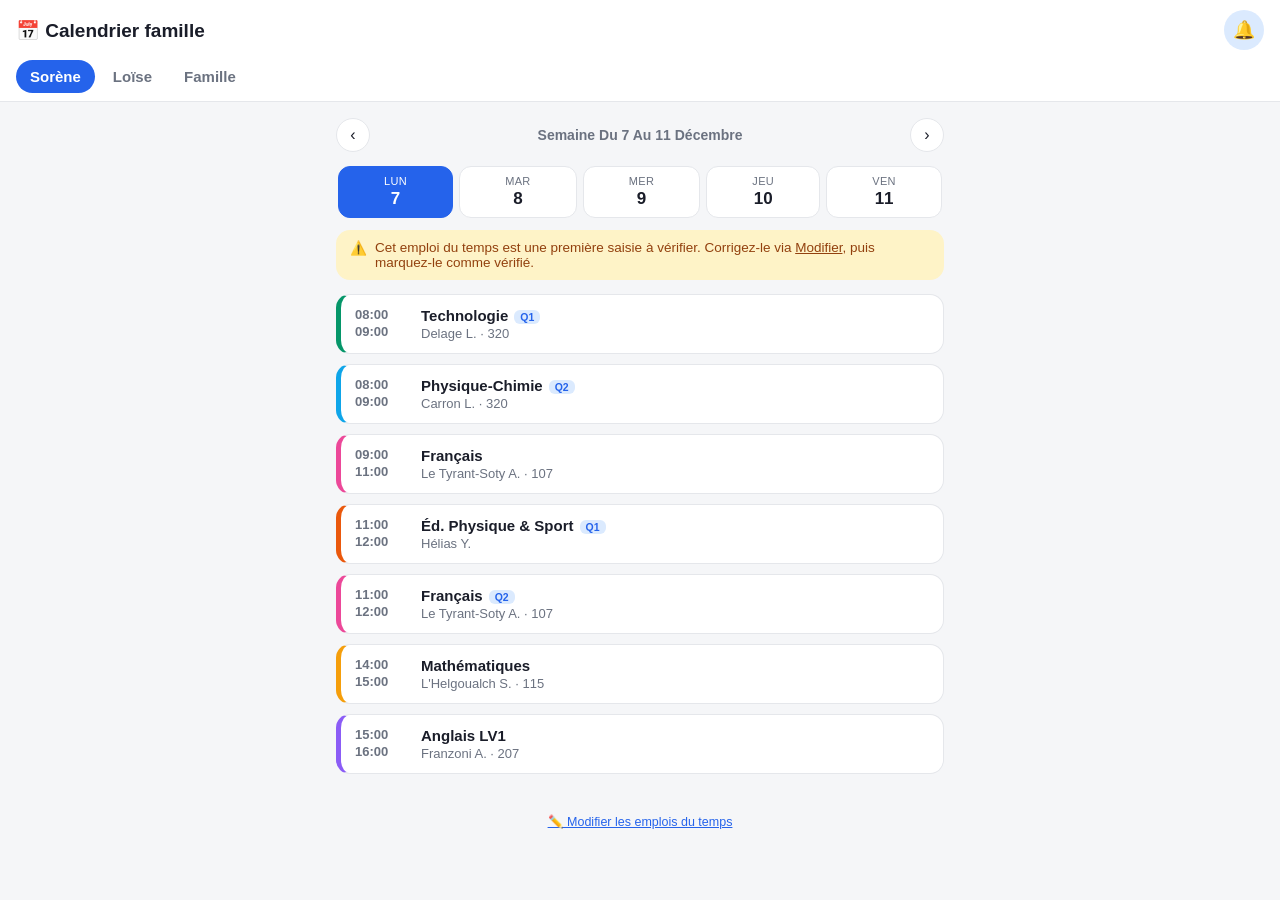
==== index.html @ 86bf06cb "Add family calendar site: schedules for Sorène and Loïse, FTP-ready Static site (no backend) with mo" ====
<!doctype html>
<html lang="fr">
<head>
<meta charset="utf-8" />
<meta name="viewport" content="width=device-width, initial-scale=1, viewport-fit=cover" />
<title>Calendrier famille</title>
<meta name="theme-color" content="#2563eb" />
<link rel="manifest" href="manifest.json" />
<link rel="apple-touch-icon" href="icons/apple-touch-icon.png" />
<link rel="icon" href="icons/icon-192.png" />
<meta name="apple-mobile-web-app-capable" content="yes" />
<meta name="apple-mobile-web-app-status-bar-style" content="default" />
<meta name="apple-mobile-web-app-title" content="Calendrier" />
<link rel="stylesheet" href="css/style.css" />
</head>
<body>

<header class="topbar">
  <div class="topbar-row">
    <h1>📅 Calendrier famille</h1>
    <button id="subscribeBtn" class="icon-btn" title="Activer les notifications">🔔</button>
  </div>
  <nav class="tabs" id="tabs">
    <button data-tab="soren" class="active">Sorène</button>
    <button data-tab="loise">Loïse</button>
    <button data-tab="famille">Famille</button>
  </nav>
</header>

<main id="main">
  <div class="empty-state">Chargement…</div>
</main>

<footer class="app-footer">
  <a href="edit.html">✏️ Modifier les emplois du temps</a>
</footer>

<script src="js/colors.js"></script>
<script src="js/dates.js"></script>
<script src="js/holidays.js"></script>
<script src="js/push.js"></script>
<script src="js/app.js"></script>
</body>
</html>
---- css/style.css ----
:root {
  --bg: #f5f6f8;
  --surface: #ffffff;
  --text: #1a1d29;
  --text-muted: #6b7280;
  --border: #e5e7eb;
  --accent: #2563eb;
  --accent-soft: #dbeafe;
  --danger: #dc2626;
  --warning-bg: #fef3c7;
  --warning-text: #92400e;
  --radius: 14px;
  --safe-bottom: env(safe-area-inset-bottom, 0px);
}

@media (prefers-color-scheme: dark) {
  :root {
    --bg: #101218;
    --surface: #1a1d29;
    --text: #f3f4f6;
    --text-muted: #9ca3af;
    --border: #2b2f3d;
    --accent-soft: #1e3a5f;
    --warning-bg: #4b3a12;
    --warning-text: #fde68a;
  }
}

* { box-sizing: border-box; }

html, body {
  margin: 0;
  padding: 0;
  background: var(--bg);
  color: var(--text);
  font-family: -apple-system, BlinkMacSystemFont, "Segoe UI", Roboto, Helvetica, Arial, sans-serif;
  -webkit-tap-highlight-color: transparent;
}

body {
  padding-bottom: calc(24px + var(--safe-bottom));
}

a { color: var(--accent); }

header.topbar {
  position: sticky;
  top: 0;
  z-index: 20;
  background: var(--surface);
  border-bottom: 1px solid var(--border);
  padding: env(safe-area-inset-top, 0px) 16px 0 16px;
}

.topbar-row {
  display: flex;
  align-items: center;
  justify-content: space-between;
  padding: 10px 0;
}

.topbar-row h1 {
  font-size: 19px;
  margin: 0;
  font-weight: 700;
}

.icon-btn {
  border: none;
  background: var(--accent-soft);
  color: var(--accent);
  width: 40px;
  height: 40px;
  border-radius: 50%;
  font-size: 18px;
  display: flex;
  align-items: center;
  justify-content: center;
  cursor: pointer;
}
.icon-btn:active { transform: scale(0.94); }
.icon-btn.subscribed { background: #dcfce7; color: #16a34a; }

nav.tabs {
  display: flex;
  gap: 4px;
  overflow-x: auto;
  padding-bottom: 8px;
}

nav.tabs button {
  border: none;
  background: transparent;
  color: var(--text-muted);
  font-size: 15px;
  font-weight: 600;
  padding: 8px 14px;
  border-radius: 999px;
  white-space: nowrap;
  cursor: pointer;
}

nav.tabs button.active {
  background: var(--accent);
  color: #fff;
}

main {
  max-width: 640px;
  margin: 0 auto;
  padding: 16px;
}

.week-nav {
  display: flex;
  align-items: center;
  justify-content: space-between;
  margin-bottom: 12px;
}

.week-nav .label {
  font-weight: 600;
  font-size: 14px;
  color: var(--text-muted);
  text-transform: capitalize;
}

.week-nav button {
  border: none;
  background: var(--surface);
  border: 1px solid var(--border);
  width: 34px;
  height: 34px;
  border-radius: 50%;
  font-size: 16px;
  cursor: pointer;
  color: var(--text);
}

.day-selector {
  display: flex;
  gap: 6px;
  overflow-x: auto;
  padding: 2px 2px 12px 2px;
  scroll-snap-type: x proximity;
}

.day-chip {
  flex: 1 0 auto;
  min-width: 56px;
  scroll-snap-align: start;
  border: 1px solid var(--border);
  background: var(--surface);
  border-radius: 12px;
  padding: 8px 4px;
  text-align: center;
  cursor: pointer;
  color: var(--text);
}

.day-chip .dow {
  display: block;
  font-size: 11px;
  text-transform: uppercase;
  color: var(--text-muted);
  letter-spacing: 0.03em;
}

.day-chip .num {
  display: block;
  font-size: 17px;
  font-weight: 700;
  margin-top: 2px;
}

.day-chip.today { border-color: var(--accent); }
.day-chip.selected { background: var(--accent); border-color: var(--accent); }
.day-chip.selected .dow, .day-chip.selected .num { color: #fff; }
.day-chip.off .num { color: var(--text-muted); }

.banner {
  background: var(--warning-bg);
  color: var(--warning-text);
  padding: 10px 14px;
  border-radius: var(--radius);
  font-size: 13.5px;
  margin-bottom: 14px;
  display: flex;
  gap: 8px;
  align-items: flex-start;
}

.banner a { color: inherit; text-decoration: underline; }

.vacances-banner {
  background: var(--accent-soft);
  color: var(--accent);
  padding: 14px;
  border-radius: var(--radius);
  text-align: center;
  font-weight: 600;
  margin-bottom: 14px;
}

.agenda-list {
  display: flex;
  flex-direction: column;
  gap: 10px;
}

.slot-card {
  background: var(--surface);
  border-radius: var(--radius);
  padding: 12px 14px;
  display: flex;
  gap: 12px;
  border: 1px solid var(--border);
  border-left: 5px solid var(--card-color, var(--accent));
}

.slot-time {
  min-width: 54px;
  font-size: 13px;
  font-weight: 700;
  color: var(--text-muted);
  line-height: 1.3;
}

.slot-info { flex: 1; min-width: 0; }

.slot-subject {
  font-weight: 700;
  font-size: 15px;
  margin: 0 0 2px 0;
}

.slot-meta {
  font-size: 13px;
  color: var(--text-muted);
  margin: 0;
}

.slot-group {
  display: inline-block;
  font-size: 10.5px;
  font-weight: 700;
  background: var(--accent-soft);
  color: var(--accent);
  border-radius: 6px;
  padding: 1px 6px;
  margin-left: 6px;
  vertical-align: middle;
}

.slot-card.added { border-left-color: #16a34a; }
.slot-card.added .slot-subject::after {
  content: " • modifié";
  font-size: 11px;
  font-weight: 600;
  color: #16a34a;
}

.empty-state {
  text-align: center;
  color: var(--text-muted);
  padding: 40px 12px;
  font-size: 14px;
}

.event-card {
  background: var(--surface);
  border: 1px solid var(--border);
  border-radius: var(--radius);
  padding: 12px 14px;
}

.event-date {
  font-size: 12px;
  font-weight: 700;
  color: var(--accent);
  text-transform: capitalize;
  margin-bottom: 4px;
}

.event-title { font-weight: 600; font-size: 15px; }
.event-sub { font-size: 13px; color: var(--text-muted); }

.section-title {
  font-size: 13px;
  font-weight: 700;
  text-transform: uppercase;
  letter-spacing: 0.03em;
  color: var(--text-muted);
  margin: 20px 0 8px 2px;
}

footer.app-footer {
  text-align: center;
  font-size: 12.5px;
  color: var(--text-muted);
  padding: 24px 16px 8px;
}

/* Editor page */
.field {
  margin-bottom: 14px;
}
.field label {
  display: block;
  font-size: 13px;
  font-weight: 600;
  margin-bottom: 4px;
  color: var(--text-muted);
}
.field input, .field select, .field textarea {
  width: 100%;
  padding: 10px 12px;
  border-radius: 10px;
  border: 1px solid var(--border);
  background: var(--surface);
  color: var(--text);
  font-size: 15px;
}
.row-2 { display: grid; grid-template-columns: 1fr 1fr; gap: 10px; }
.btn {
  display: inline-flex;
  align-items: center;
  justify-content: center;
  gap: 6px;
  border: none;
  border-radius: 10px;
  padding: 12px 18px;
  font-size: 15px;
  font-weight: 600;
  cursor: pointer;
}
.btn-primary { background: var(--accent); color: #fff; }
.btn-secondary { background: var(--surface); color: var(--text); border: 1px solid var(--border); }
.btn-danger { background: #fee2e2; color: var(--danger); }
.btn-block { width: 100%; }
.list-item {
  display: flex;
  justify-content: space-between;
  align-items: center;
  background: var(--surface);
  border: 1px solid var(--border);
  border-radius: 12px;
  padding: 10px 12px;
  margin-bottom: 8px;
}
.list-item-actions { display: flex; gap: 6px; }
.list-item-actions button {
  border: none;
  background: var(--bg);
  border-radius: 8px;
  width: 32px;
  height: 32px;
  cursor: pointer;
}
.tag-verified {
  display: inline-flex;
  align-items: center;
  gap: 6px;
  font-size: 13px;
  font-weight: 600;
  color: #16a34a;
  background: #dcfce7;
  padding: 6px 10px;
  border-radius: 999px;
}
.tag-unverified {
  color: var(--warning-text);
  background: var(--warning-bg);
}
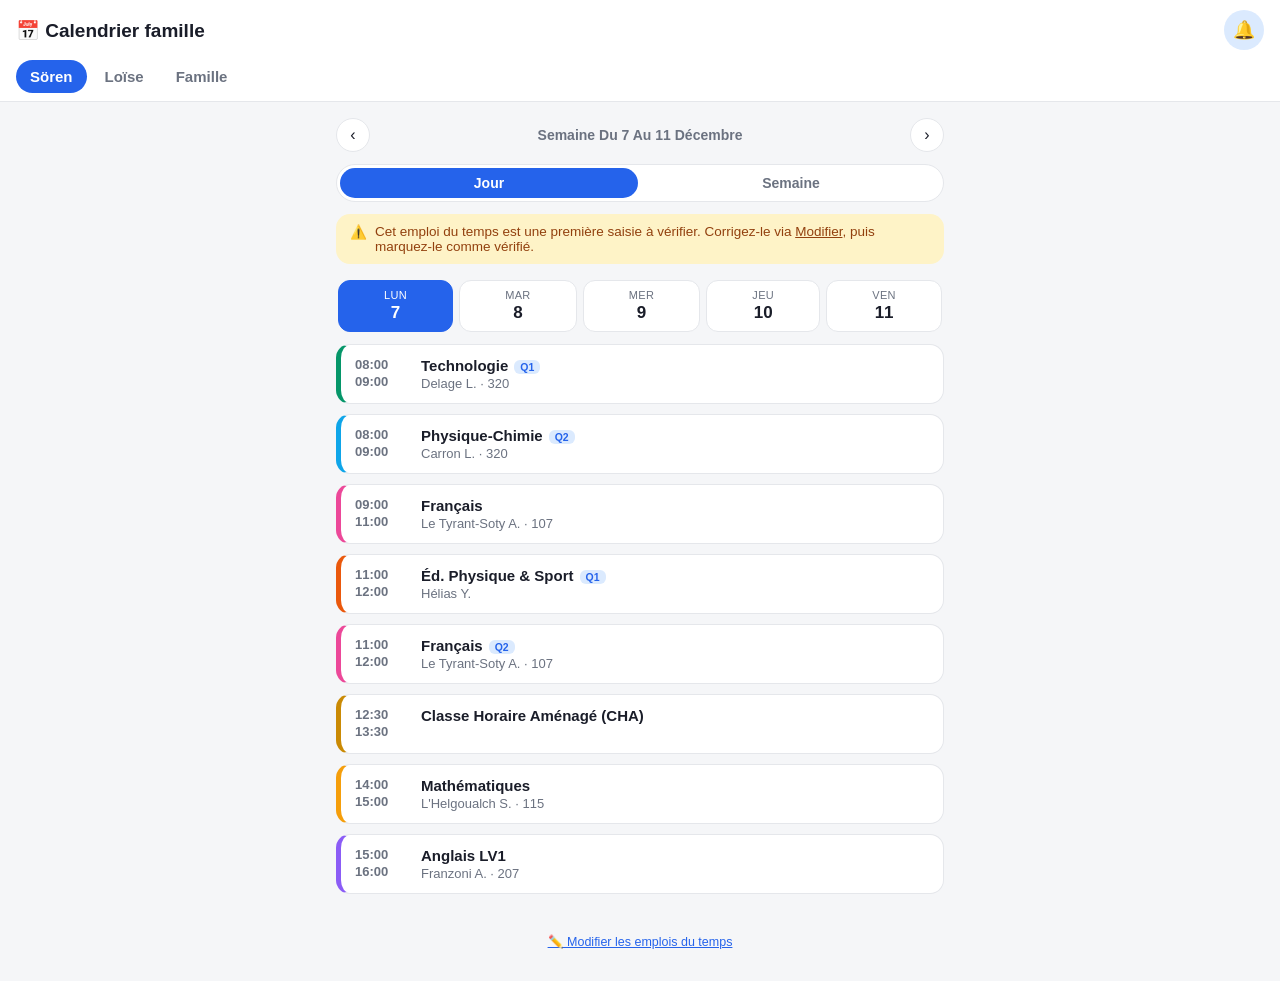
==== commit 513822f0: "Correct Sören spelling, add weekly view, and add extracurricular activities - Fix "Sorène" -> "Sören" ====
--- a/index.html
+++ b/index.html
@@ -21,7 +21,7 @@
     <button id="subscribeBtn" class="icon-btn" title="Activer les notifications">🔔</button>
   </div>
   <nav class="tabs" id="tabs">
-    <button data-tab="soren" class="active">Sorène</button>
+    <button data-tab="soren" class="active">Sören</button>
     <button data-tab="loise">Loïse</button>
     <button data-tab="famille">Famille</button>
   </nav>
--- a/css/style.css
+++ b/css/style.css
@@ -137,6 +137,93 @@
   color: var(--text);
 }
 
+.view-toggle {
+  display: flex;
+  gap: 4px;
+  background: var(--surface);
+  border: 1px solid var(--border);
+  border-radius: 999px;
+  padding: 3px;
+  margin-bottom: 12px;
+}
+
+.view-toggle button {
+  flex: 1;
+  border: none;
+  background: transparent;
+  color: var(--text-muted);
+  font-size: 14px;
+  font-weight: 600;
+  padding: 7px 0;
+  border-radius: 999px;
+  cursor: pointer;
+}
+
+.view-toggle button.active {
+  background: var(--accent);
+  color: #fff;
+}
+
+.week-day {
+  margin-bottom: 18px;
+}
+
+.week-day-header {
+  display: flex;
+  align-items: baseline;
+  justify-content: space-between;
+  font-size: 14px;
+  font-weight: 700;
+  text-transform: capitalize;
+  color: var(--text);
+  padding: 4px 2px;
+  border-bottom: 1px solid var(--border);
+  margin-bottom: 8px;
+}
+
+.week-day-header.today { color: var(--accent); }
+
+.today-badge {
+  font-size: 10.5px;
+  font-weight: 700;
+  text-transform: uppercase;
+  background: var(--accent-soft);
+  color: var(--accent);
+  padding: 2px 8px;
+  border-radius: 999px;
+}
+
+.week-day-note {
+  font-size: 13.5px;
+  color: var(--text);
+  background: var(--accent-soft);
+  border-radius: 10px;
+  padding: 8px 12px;
+}
+
+.week-day-note.muted {
+  background: transparent;
+  color: var(--text-muted);
+  padding: 4px 12px;
+}
+
+.agenda-list.compact .slot-card {
+  padding: 8px 12px;
+}
+
+.agenda-list.compact .slot-time {
+  min-width: 44px;
+  font-size: 12px;
+}
+
+.agenda-list.compact .slot-subject {
+  font-size: 13.5px;
+}
+
+.agenda-list.compact .slot-meta {
+  font-size: 12px;
+}
+
 .day-selector {
   display: flex;
   gap: 6px;
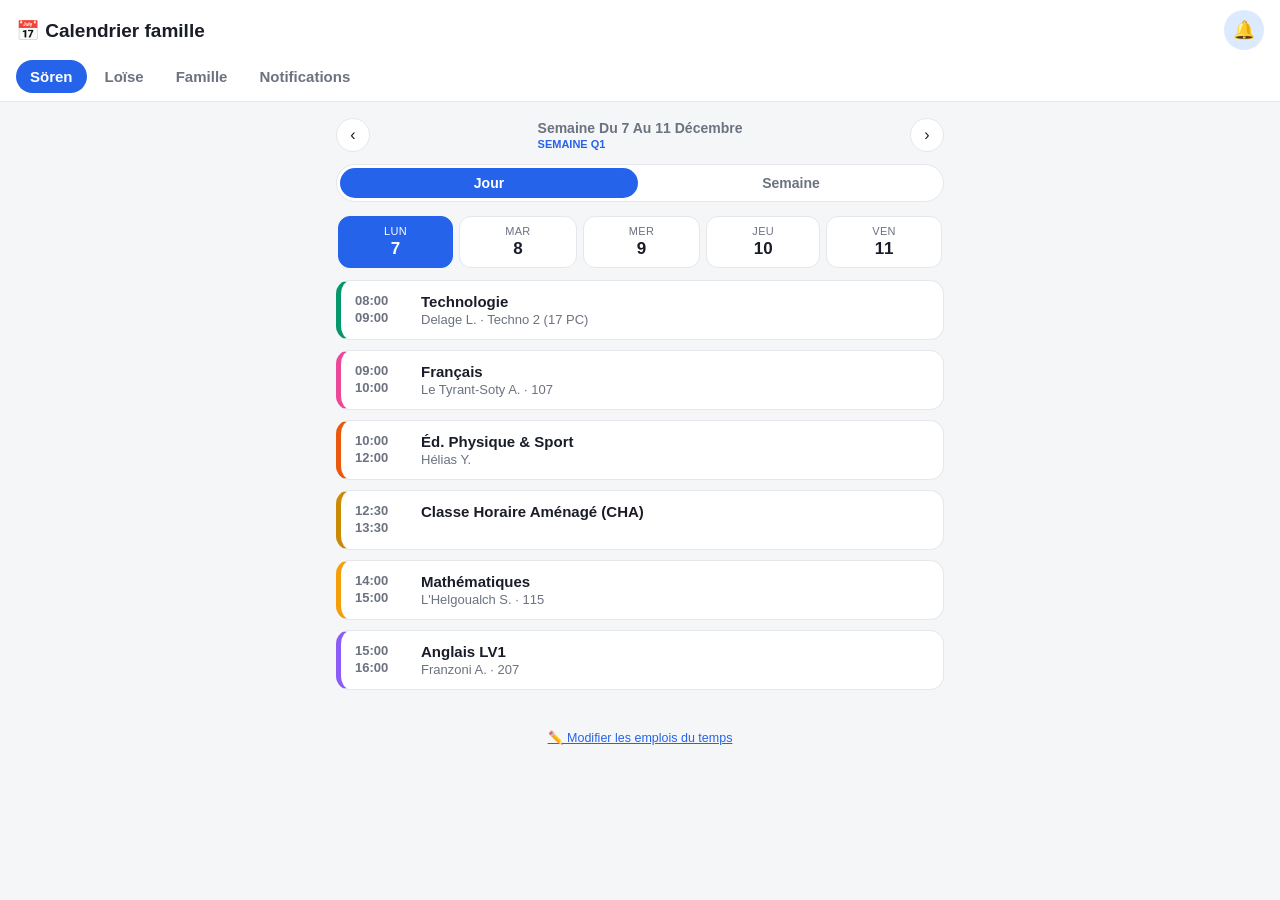
==== commit f489e4ac: "Add Pronote notifications, evaluations highlighting, and grade averages scripts/fetch_devoirs.py now" ====
--- a/index.html
+++ b/index.html
@@ -24,6 +24,7 @@
     <button data-tab="soren" class="active">Sören</button>
     <button data-tab="loise">Loïse</button>
     <button data-tab="famille">Famille</button>
+    <button data-tab="notifications">Notifications<span class="tab-badge" id="notifBadge" hidden></span></button>
   </nav>
 </header>
 
--- a/css/style.css
+++ b/css/style.css
@@ -125,6 +125,15 @@
   text-transform: capitalize;
 }
 
+.week-parity-badge {
+  display: block;
+  font-size: 11px;
+  font-weight: 700;
+  text-transform: uppercase;
+  color: var(--accent);
+  margin-top: 2px;
+}
+
 .week-nav button {
   border: none;
   background: var(--surface);
@@ -347,6 +356,156 @@
   color: #16a34a;
 }
 
+.slot-card.now {
+  background: rgba(220, 38, 38, 0.09);
+  box-shadow: 0 0 0 2px var(--danger);
+  position: relative;
+}
+
+.slot-card.now .slot-time {
+  color: var(--danger);
+}
+
+.now-badge {
+  display: inline-flex;
+  align-items: center;
+  gap: 4px;
+  font-size: 10.5px;
+  font-weight: 700;
+  text-transform: uppercase;
+  letter-spacing: 0.02em;
+  background: var(--danger);
+  color: #fff;
+  border-radius: 999px;
+  padding: 2px 8px;
+  margin-left: 6px;
+  vertical-align: middle;
+}
+
+.now-badge::before {
+  content: "";
+  width: 6px;
+  height: 6px;
+  border-radius: 50%;
+  background: #fff;
+  animation: now-pulse 1.4s ease-in-out infinite;
+}
+
+@keyframes now-pulse {
+  0%, 100% { opacity: 1; }
+  50% { opacity: 0.25; }
+}
+
+.homework-card {
+  background: var(--surface);
+  border: 1px solid var(--border);
+  border-left: 5px solid var(--card-color, var(--accent));
+  border-radius: var(--radius);
+  padding: 12px 14px;
+  display: flex;
+  gap: 12px;
+  align-items: flex-start;
+  transition: background 0.3s ease, border-color 0.3s ease;
+}
+
+.hw-body {
+  flex: 1;
+  min-width: 0;
+}
+
+.homework-subject {
+  font-weight: 700;
+  font-size: 14px;
+  margin: 0 0 4px 0;
+  transition: opacity 0.3s ease;
+}
+
+.homework-desc {
+  font-size: 13.5px;
+  color: var(--text-muted);
+  margin: 0;
+  white-space: pre-wrap;
+  transition: opacity 0.3s ease;
+}
+
+.homework-card.done {
+  background: rgba(22, 163, 74, 0.08);
+  border-left-color: #16a34a;
+}
+
+.homework-card.done .homework-subject,
+.homework-card.done .homework-desc {
+  text-decoration: line-through;
+  text-decoration-color: rgba(22, 163, 74, 0.55);
+  opacity: 0.6;
+}
+
+.hw-check {
+  flex: 0 0 auto;
+  width: 26px;
+  height: 26px;
+  margin-top: 1px;
+  border-radius: 50%;
+  border: 2px solid var(--border);
+  background: var(--surface);
+  color: transparent;
+  cursor: pointer;
+  padding: 0;
+  display: flex;
+  align-items: center;
+  justify-content: center;
+  position: relative;
+  transition: background 0.2s ease, border-color 0.2s ease, transform 0.15s ease, color 0.15s ease;
+}
+
+.hw-check:active {
+  transform: scale(0.86);
+}
+
+.hw-check svg {
+  width: 15px;
+  height: 15px;
+}
+
+.hw-check.checked {
+  background: #16a34a;
+  border-color: #16a34a;
+  color: #fff;
+}
+
+.hw-check.pop {
+  animation: hw-check-pop 0.45s ease;
+}
+
+.hw-check.pop::after {
+  content: "";
+  position: absolute;
+  inset: -6px;
+  border-radius: 50%;
+  border: 2px solid #16a34a;
+  animation: hw-ring 0.5s ease-out forwards;
+  pointer-events: none;
+}
+
+@keyframes hw-check-pop {
+  0% { transform: scale(1); }
+  35% { transform: scale(1.35); }
+  60% { transform: scale(0.9); }
+  100% { transform: scale(1); }
+}
+
+@keyframes hw-ring {
+  0% { transform: scale(0.6); opacity: 0.9; }
+  100% { transform: scale(1.9); opacity: 0; }
+}
+
+@media (prefers-reduced-motion: reduce) {
+  .hw-check.pop,
+  .hw-check.pop::after {
+    animation: none;
+  }
+}
+
 .empty-state {
   text-align: center;
   color: var(--text-muted);
@@ -459,3 +618,214 @@
   color: var(--warning-text);
   background: var(--warning-bg);
 }
+
+.ios-install-banner {
+  position: fixed;
+  left: 12px;
+  right: 12px;
+  bottom: calc(12px + var(--safe-bottom));
+  z-index: 30;
+  display: flex;
+  align-items: center;
+  gap: 10px;
+  background: var(--text);
+  color: var(--bg);
+  border-radius: 14px;
+  padding: 12px 14px;
+  font-size: 13.5px;
+  line-height: 1.4;
+  box-shadow: 0 8px 24px rgba(0, 0, 0, 0.25);
+}
+
+.ios-install-banner strong {
+  color: var(--accent);
+}
+
+.ios-install-close {
+  flex: 0 0 auto;
+  border: none;
+  background: rgba(128, 128, 128, 0.25);
+  color: inherit;
+  width: 26px;
+  height: 26px;
+  border-radius: 50%;
+  cursor: pointer;
+  font-size: 13px;
+}
+
+/* Onglet Notifications */
+.tab-badge {
+  display: inline-flex;
+  align-items: center;
+  justify-content: center;
+  min-width: 16px;
+  height: 16px;
+  padding: 0 4px;
+  border-radius: 999px;
+  background: #ef4444;
+  color: #fff;
+  font-size: 10px;
+  font-weight: 800;
+  margin-left: 5px;
+  vertical-align: middle;
+}
+
+.tab-badge[hidden] {
+  display: none;
+}
+
+nav.tabs button.active .tab-badge {
+  background: #fff;
+  color: #ef4444;
+}
+
+.notif-card {
+  background: var(--surface);
+  border: 1px solid var(--border);
+  border-radius: var(--radius);
+  padding: 12px 14px;
+}
+
+.notif-card.unseen {
+  border-color: var(--accent);
+}
+
+.notif-date {
+  display: flex;
+  align-items: center;
+  gap: 6px;
+  font-size: 12px;
+  font-weight: 700;
+  color: var(--accent);
+  text-transform: capitalize;
+  margin-bottom: 4px;
+}
+
+.notif-new-dot {
+  width: 7px;
+  height: 7px;
+  border-radius: 50%;
+  background: #ef4444;
+}
+
+.notif-title {
+  font-weight: 700;
+  font-size: 14.5px;
+  margin: 0 0 4px 0;
+}
+
+.notif-content {
+  font-size: 13.5px;
+  color: var(--text-muted);
+  margin: 0 0 4px 0;
+  white-space: pre-wrap;
+}
+
+.notif-author {
+  font-size: 12px;
+  color: var(--text-muted);
+  margin: 0;
+  font-style: italic;
+}
+
+/* Évaluations : mise en évidence orange */
+.slot-card.eval {
+  box-shadow: 0 0 0 2px #ea580c;
+  background: rgba(234, 88, 12, 0.07);
+}
+
+.eval-badge {
+  display: inline-block;
+  font-size: 10.5px;
+  font-weight: 700;
+  text-transform: uppercase;
+  background: #ea580c;
+  color: #fff;
+  border-radius: 999px;
+  padding: 1px 8px;
+  margin-left: 6px;
+  vertical-align: middle;
+}
+
+.day-chip.has-eval .dow {
+  color: #ea580c;
+  font-weight: 800;
+}
+
+.day-chip.selected.has-eval .dow {
+  color: #fed7aa;
+}
+
+.week-day-header.has-eval {
+  color: #ea580c;
+}
+
+/* Moyennes */
+.donut-wrap {
+  position: relative;
+  width: 140px;
+  height: 140px;
+  margin: 8px auto 16px;
+}
+
+.donut {
+  width: 100%;
+  height: 100%;
+  transform: rotate(-90deg);
+}
+
+.donut-bg {
+  fill: none;
+  stroke: var(--border);
+  stroke-width: 10;
+}
+
+.donut-fg {
+  fill: none;
+  stroke: var(--accent);
+  stroke-width: 10;
+  stroke-linecap: round;
+  transition: stroke-dasharray 0.6s ease;
+}
+
+.donut-label {
+  position: absolute;
+  inset: 0;
+  display: flex;
+  align-items: center;
+  justify-content: center;
+  font-size: 22px;
+  font-weight: 800;
+  color: var(--text);
+}
+
+.donut-label span {
+  font-size: 12px;
+  font-weight: 600;
+  color: var(--text-muted);
+  margin-left: 2px;
+}
+
+.moyenne-card {
+  background: var(--surface);
+  border: 1px solid var(--border);
+  border-left: 5px solid var(--card-color, var(--accent));
+  border-radius: var(--radius);
+  padding: 10px 14px;
+}
+
+.moyenne-subject {
+  font-weight: 700;
+  font-size: 14px;
+  margin: 0 0 2px 0;
+}
+
+.moyenne-values {
+  font-size: 13.5px;
+  color: var(--text-muted);
+  margin: 0;
+}
+
+.moyenne-class {
+  color: var(--text-muted);
+}
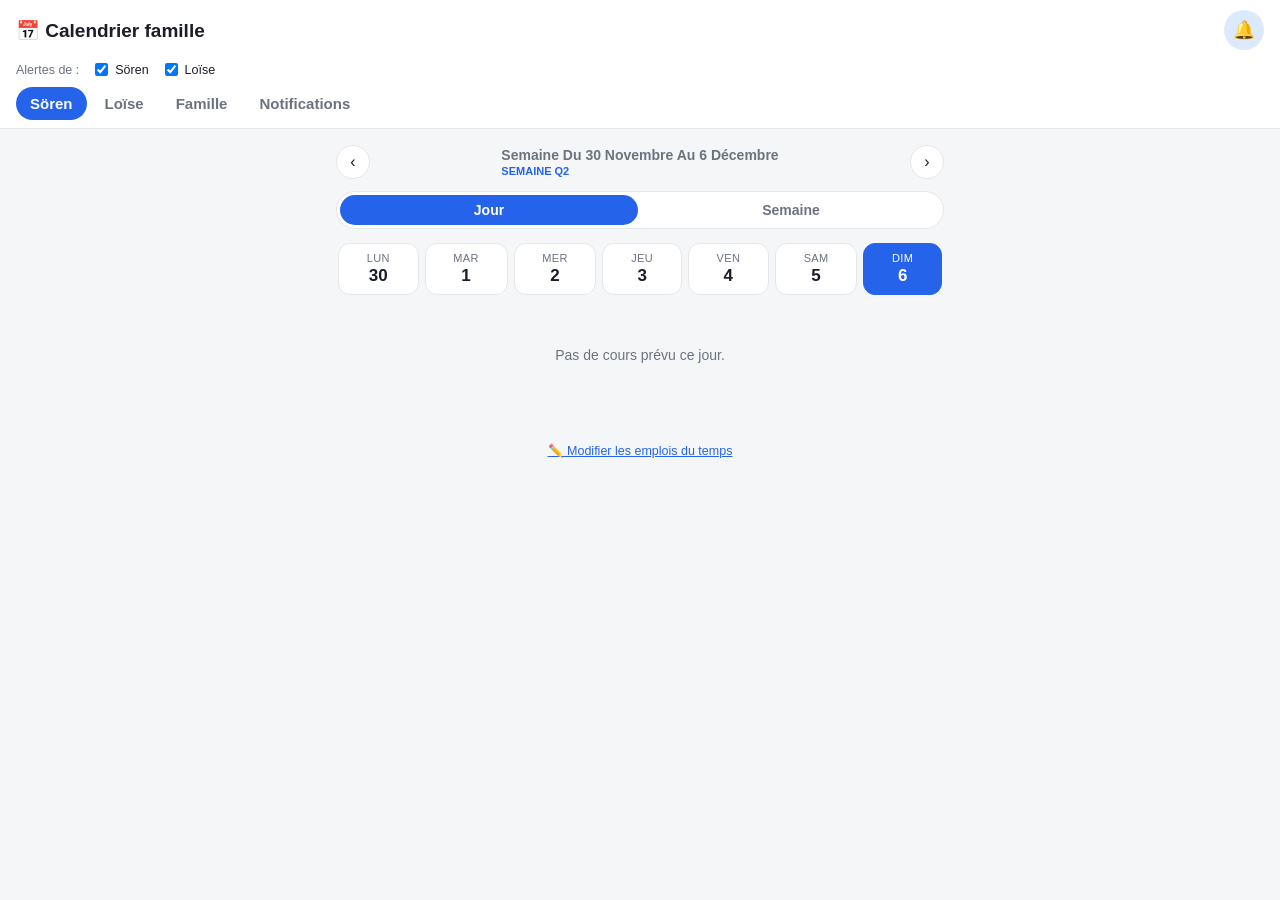
==== commit b12996d5: "Auto-push today/tomorrow schedule alerts, per-child targeted Backend (fetch_devoirs.py): - notify_ne" ====
--- a/index.html
+++ b/index.html
@@ -19,6 +19,11 @@
   <div class="topbar-row">
     <h1>📅 Calendrier famille</h1>
     <button id="subscribeBtn" class="icon-btn" title="Activer les notifications">🔔</button>
+  </div>
+  <div id="pushPrefs" class="push-prefs" hidden>
+    <span>Alertes de :</span>
+    <label><input type="checkbox" id="prefSoren" checked /> Sören</label>
+    <label><input type="checkbox" id="prefLoise" checked /> Loïse</label>
   </div>
   <nav class="tabs" id="tabs">
     <button data-tab="soren" class="active">Sören</button>
--- a/css/style.css
+++ b/css/style.css
@@ -81,6 +81,24 @@
 .icon-btn:active { transform: scale(0.94); }
 .icon-btn.subscribed { background: #dcfce7; color: #16a34a; }
 
+.push-prefs {
+  display: flex;
+  align-items: center;
+  gap: 12px;
+  flex-wrap: wrap;
+  font-size: 12.5px;
+  color: var(--text-muted);
+  padding-bottom: 8px;
+}
+
+.push-prefs label {
+  display: inline-flex;
+  align-items: center;
+  gap: 4px;
+  color: var(--text);
+  cursor: pointer;
+}
+
 nav.tabs {
   display: flex;
   gap: 4px;
@@ -242,6 +260,7 @@
 }
 
 .day-chip {
+  position: relative;
   flex: 1 0 auto;
   min-width: 56px;
   scroll-snap-align: start;
@@ -731,7 +750,7 @@
 /* Évaluations : mise en évidence orange */
 .slot-card.eval {
   box-shadow: 0 0 0 2px #ea580c;
-  background: rgba(234, 88, 12, 0.07);
+  background: rgba(234, 88, 12, 0.14);
 }
 
 .eval-badge {
@@ -747,17 +766,84 @@
   vertical-align: middle;
 }
 
-.day-chip.has-eval .dow {
+/* Alertes Pronote (prof absent, cours annulé, cours modifié, salle) : mêmes
+   couleurs que les badges natifs de Pronote — rouge pour une absence/annulation,
+   bleu pour un changement qui n'empêche pas le cours d'avoir lieu. */
+.slot-card.alert-absent,
+.slot-card.alert-annule {
+  box-shadow: 0 0 0 2px #991b1b;
+  background: rgba(153, 27, 27, 0.1);
+}
+
+.slot-card.alert-modifie,
+.slot-card.alert-salle {
+  box-shadow: 0 0 0 2px #2563eb;
+  background: rgba(37, 99, 235, 0.1);
+}
+
+.alert-badge {
+  display: inline-block;
+  font-size: 10.5px;
+  font-weight: 700;
+  color: #fff;
+  border-radius: 4px;
+  padding: 1px 8px;
+  margin-left: 6px;
+  vertical-align: middle;
+}
+
+.alert-badge-absent,
+.alert-badge-annule {
+  background: #991b1b;
+}
+
+.alert-badge-modifie,
+.alert-badge-salle {
+  background: #2563eb;
+}
+
+.day-chip.has-eval {
+  background: rgba(234, 88, 12, 0.16);
+  border-color: #ea580c;
+}
+
+.day-chip.has-eval .dow,
+.day-chip.has-eval .num {
   color: #ea580c;
   font-weight: 800;
 }
 
-.day-chip.selected.has-eval .dow {
-  color: #fed7aa;
+.day-chip.selected.has-eval {
+  background: #ea580c;
+  border-color: #ea580c;
+}
+
+.day-chip.selected.has-eval .dow,
+.day-chip.selected.has-eval .num {
+  color: #fff;
+}
+
+.day-eval-badge {
+  position: absolute;
+  top: -6px;
+  right: -6px;
+  min-width: 16px;
+  height: 16px;
+  padding: 0 4px;
+  border-radius: 999px;
+  background: #ea580c;
+  color: #fff;
+  font-size: 10px;
+  font-weight: 800;
+  display: inline-flex;
+  align-items: center;
+  justify-content: center;
+  border: 2px solid var(--bg);
 }
 
 .week-day-header.has-eval {
   color: #ea580c;
+  font-weight: 800;
 }
 
 /* Moyennes */
@@ -806,6 +892,35 @@
   margin-left: 2px;
 }
 
+.menu-card {
+  background: var(--surface);
+  border: 1px solid var(--border);
+  border-radius: var(--radius);
+  padding: 12px 14px;
+  display: flex;
+  flex-direction: column;
+  gap: 8px;
+}
+
+.menu-row {
+  display: flex;
+  gap: 10px;
+  align-items: baseline;
+}
+
+.menu-label {
+  flex: 0 0 auto;
+  font-weight: 700;
+  font-size: 13px;
+  color: var(--text-muted);
+  min-width: 90px;
+}
+
+.menu-items {
+  font-size: 14px;
+  color: var(--text);
+}
+
 .moyenne-card {
   background: var(--surface);
   border: 1px solid var(--border);
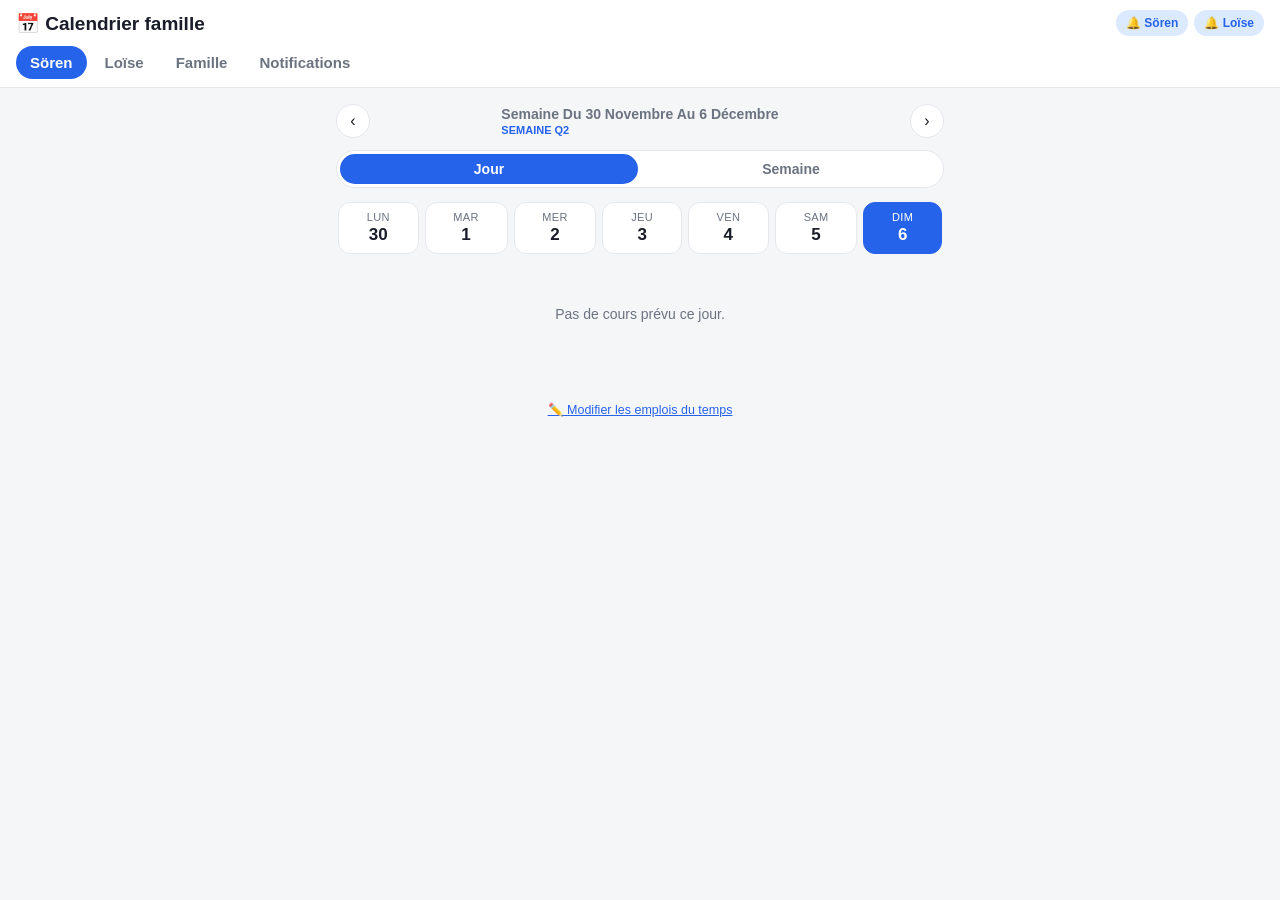
==== commit 291c006c: "Remplace la cloche unique + cases à cocher par deux cloches indépendantes Chaque bouton (🔔 Sören / 🔔" ====
--- a/index.html
+++ b/index.html
@@ -18,12 +18,10 @@
 <header class="topbar">
   <div class="topbar-row">
     <h1>📅 Calendrier famille</h1>
-    <button id="subscribeBtn" class="icon-btn" title="Activer les notifications">🔔</button>
-  </div>
-  <div id="pushPrefs" class="push-prefs" hidden>
-    <span>Alertes de :</span>
-    <label><input type="checkbox" id="prefSoren" checked /> Sören</label>
-    <label><input type="checkbox" id="prefLoise" checked /> Loïse</label>
+    <div class="bell-group">
+      <button id="bellSoren" class="bell-btn" title="Recevoir les alertes de Sören">🔔 Sören</button>
+      <button id="bellLoise" class="bell-btn" title="Recevoir les alertes de Loïse">🔔 Loïse</button>
+    </div>
   </div>
   <nav class="tabs" id="tabs">
     <button data-tab="soren" class="active">Sören</button>
--- a/css/style.css
+++ b/css/style.css
@@ -81,23 +81,24 @@
 .icon-btn:active { transform: scale(0.94); }
 .icon-btn.subscribed { background: #dcfce7; color: #16a34a; }
 
-.push-prefs {
-  display: flex;
-  align-items: center;
-  gap: 12px;
-  flex-wrap: wrap;
-  font-size: 12.5px;
-  color: var(--text-muted);
-  padding-bottom: 8px;
-}
-
-.push-prefs label {
-  display: inline-flex;
-  align-items: center;
-  gap: 4px;
-  color: var(--text);
+.bell-group {
+  display: flex;
+  gap: 6px;
+}
+
+.bell-btn {
+  border: none;
+  background: var(--accent-soft);
+  color: var(--accent);
+  border-radius: 999px;
+  padding: 6px 10px;
+  font-size: 12px;
+  font-weight: 600;
   cursor: pointer;
-}
+  white-space: nowrap;
+}
+.bell-btn:active { transform: scale(0.96); }
+.bell-btn.subscribed { background: #dcfce7; color: #16a34a; }
 
 nav.tabs {
   display: flex;
